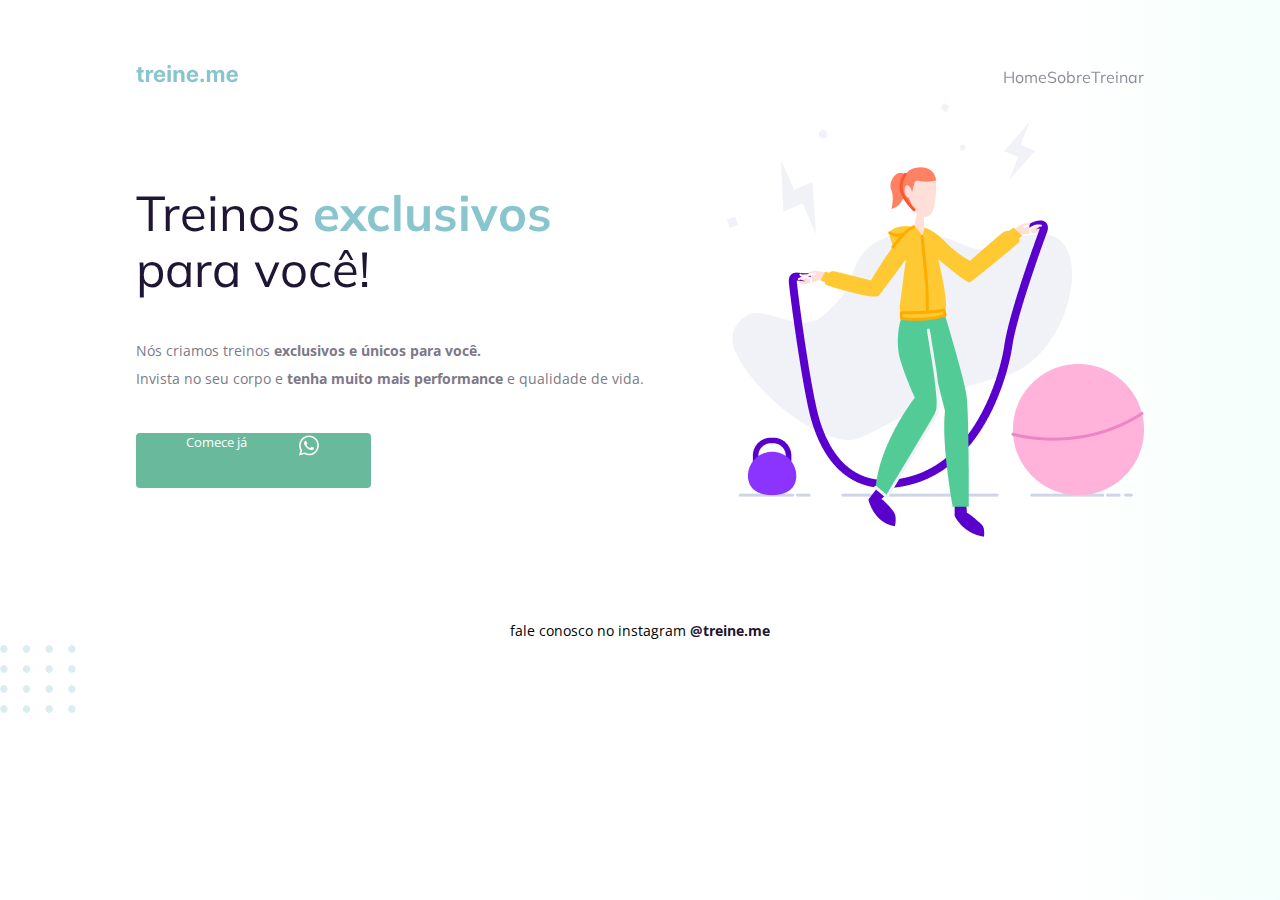
==== Explorer/stage_02/stg02_desafio_03/index.html @ 109e2ad1 "desafio 03" ====
<!DOCTYPE html>
<html lang="pt-br">
  <head>
    <link rel="preconnect" href="https://fonts.googleapis.com">
    <link rel="preconnect" href="https://fonts.gstatic.com" crossorigin>

    <meta charset="UTF-8" />
    <meta name="viewport" content="width=device-width, initial-scale=1.0" />
    <title>Treine me</title>

    <link href="https://fonts.googleapis.com/css2?family=Mulish:wght@400;700&family=Open+Sans:wght@400;700&display=swap" rel="stylesheet">

    <link rel="stylesheet" href="style.css">
  </head>

  <body>
    <div class="page">
      <nav>
          <a id="logo" href="#">
            <img src="images/logo.svg" alt="Treine.me" />
          </a>
          <ul>
            <li><a href="#">Home</a></li>
            <li><a href="#">Sobre</a></li>
            <li><a href="#">Treinar</a></li>
          </ul>
        </nav>
        
        <main>
          <section>
            <h1>Treinos <span>exclusivos</span> para você!</h1>
            
            <p>
              Nós criamos treinos <strong>exclusivos e únicos para você.</strong></br>
              Invista no seu corpo e <strong>tenha muito mais performance</strong> e qualidade de vida.
            </p>
            
            <button>
              Comece já
              <img src="images/whats.svg" alt="Ícone do whatsapp">
            </button>
          </section>
          <img src="images/img.png" alt="Desenho de uma mulher pulando corta numa academia.">  
      </main>

      <footer>
          fale conosco no instagram <a href="https://instagram.com/treineme" target="_blank">@treine.me</a>
      </footer>
    </div>

    <img id="balls" src="images/balls.svg" alt="Bolinhas decorativas verdes no canto inferior direito da página.">

  </body>
</html>
---- Explorer/stage_02/stg02_desafio_03/style.css ----
body {
  margin: 0;

  font-family: "Open Sans", sans-serif;

  background: linear-gradient(90deg, rgb(227, 255, 248, 0) 82.08%, rgb(227, 255, 248, 0.38) 100%);

  min-height: 100vh;
}
  
.page {
  width: 1008px;
  margin: 0 auto;
  padding-top: 65px;
}

main {
  display: flex;
  justify-content: space-between;
  align-items: center;
}

nav {
  display: flex;
  justify-content: space-between;
  align-items: center;

  margin-bottom: 15px;
}

ul {
  display: flex;
  list-style: none;
  margin: 0;
  padding: 0;
}

a {
  color: #1f1534;
  text-decoration: none;
}


ul li a {
    opacity: 0.5;
}

ul li a:hover {
  font-weight: bold;
  opacity: 1;
}

h1, ul {
  font-family: "Mulish", sans-serif;
}

h1 {
  font-size: 49px;
  line-height: 56px;
  color: #1f1534;

  font-weight: normal;

  width: 490px;
}

h1 span {
  color: #89c5cc;
  font-weight: bold;
}

section p {
  font-size: 14px;
  line-height: 28px;
  color: #7d7987;

  margin: 40px 0;
}

button {
  color: white;
  font-family: "Open Sans", sans-serif;

  background: #69B99D;
  border: 0;
  padding: 0 50px 30px;

  display: flex;
  justify-content: space-around;
  gap: 50px;

  border-radius: 4px;

  cursor: pointer;
}

button:hover {
    background: #4EA788;
}

footer {
  font-size: 14px;
  line-height: 28px;

  text-align: center;

  margin-top: 80px;
}

footer a {
  font-weight: bold;
}

#balls {
    bottom: 0;
    right: 0;
}
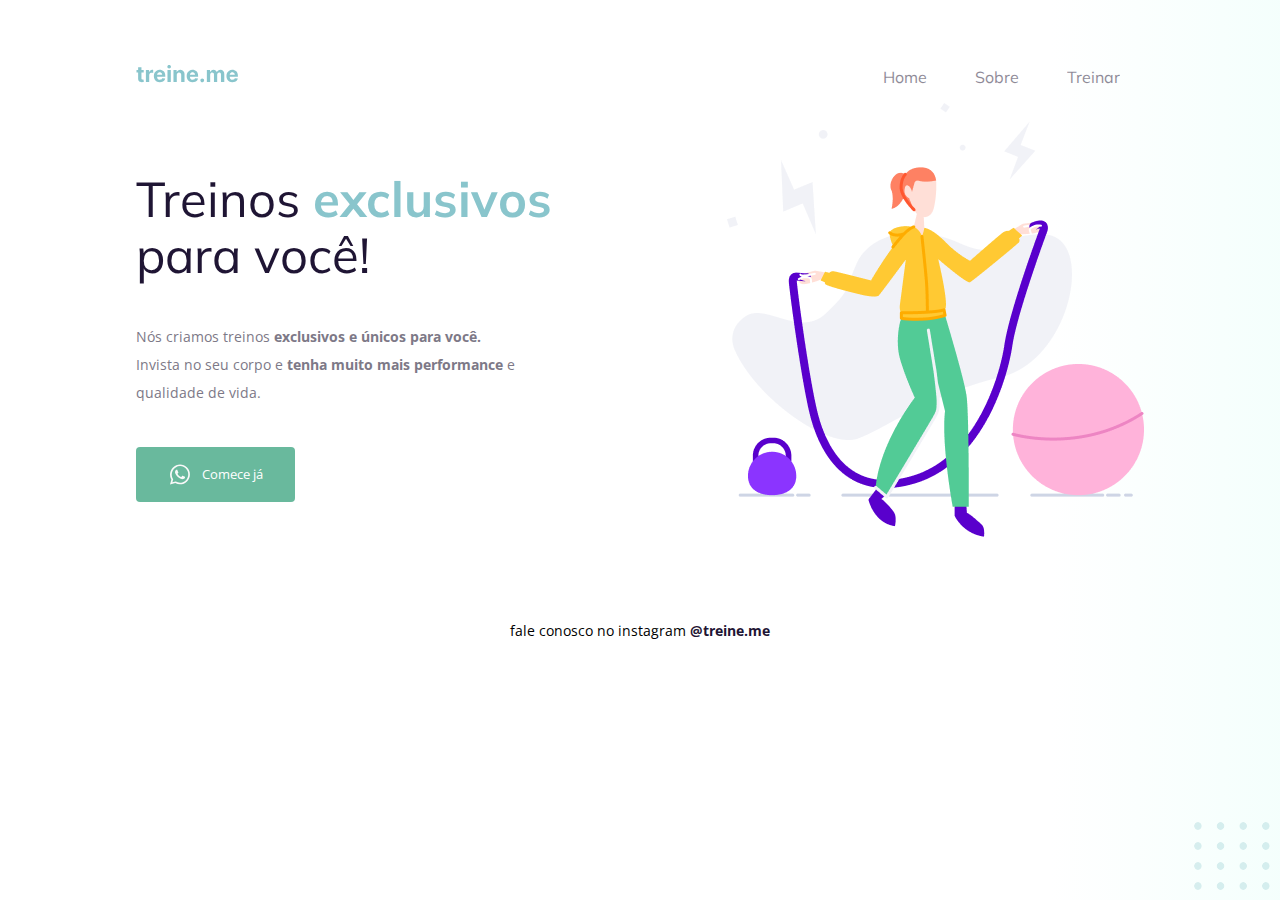
==== commit 9454c0bb: "desafio 03" ====
--- a/Explorer/stage_02/stg02_desafio_03/index.html
+++ b/Explorer/stage_02/stg02_desafio_03/index.html
@@ -36,8 +36,8 @@
             </p>
             
             <button>
+              <img src="images/whats.svg" alt="Ícone do whatsapp">
               Comece já
-              <img src="images/whats.svg" alt="Ícone do whatsapp">
             </button>
           </section>
           <img src="images/img.png" alt="Desenho de uma mulher pulando corta numa academia.">  
--- a/Explorer/stage_02/stg02_desafio_03/style.css
+++ b/Explorer/stage_02/stg02_desafio_03/style.css
@@ -34,6 +34,11 @@
   margin: 0;
   padding: 0;
 }
+
+li {
+  margin: 0px 24px;
+}
+
 
 a {
   color: #1f1534;
@@ -75,6 +80,7 @@
   color: #7d7987;
 
   margin: 40px 0;
+  width: 438px;
 }
 
 button {
@@ -83,11 +89,12 @@
 
   background: #69B99D;
   border: 0;
-  padding: 0 50px 30px;
+  padding: 15px 32px;
 
   display: flex;
-  justify-content: space-around;
-  gap: 50px;
+  justify-content: center;
+  align-items: center;
+  gap: 10px;
 
   border-radius: 4px;
 
@@ -112,6 +119,7 @@
 }
 
 #balls {
+    position: fixed;
     bottom: 0;
     right: 0;
 }
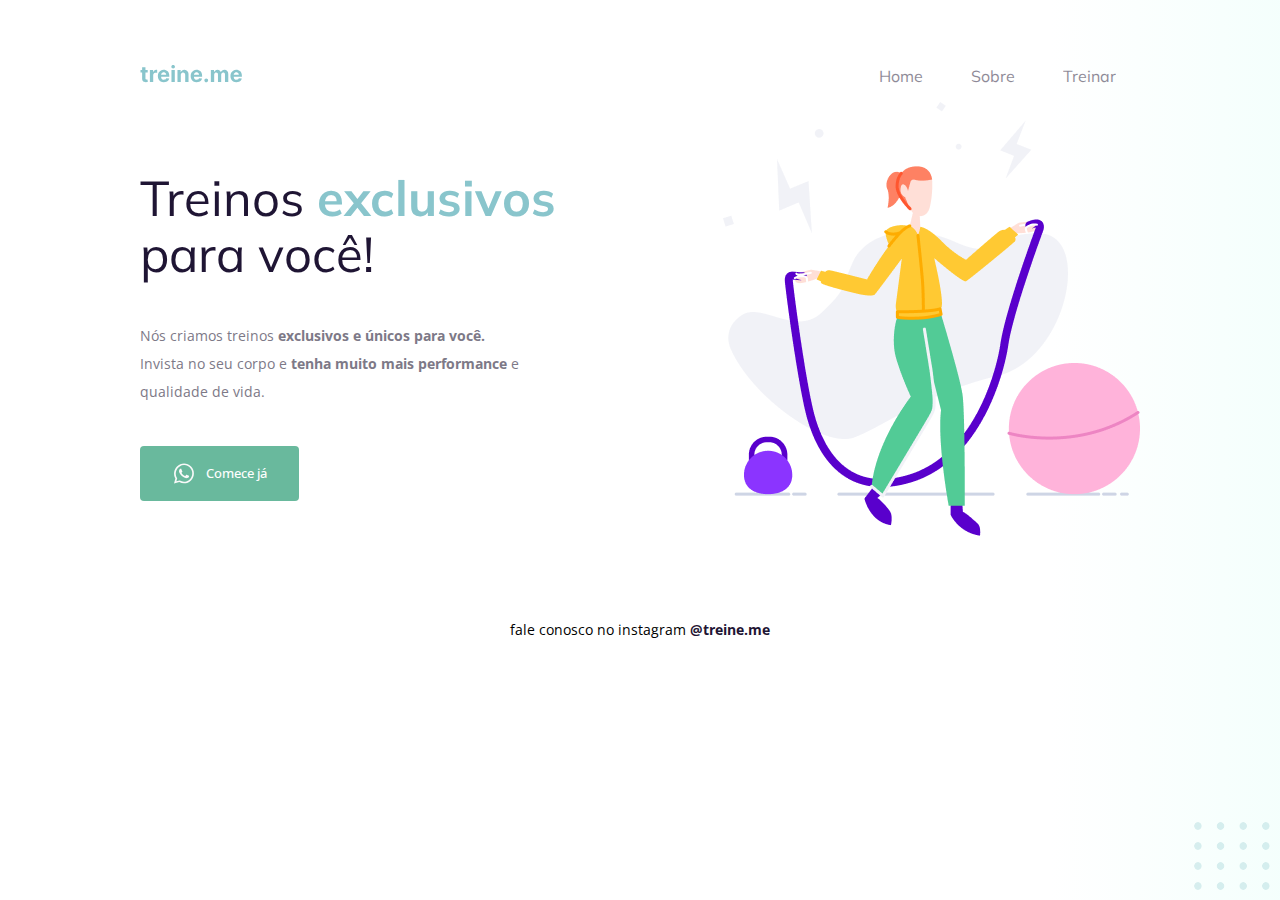
==== commit cd546447: "desafio 03" ====
--- a/Explorer/stage_02/stg02_desafio_03/index.html
+++ b/Explorer/stage_02/stg02_desafio_03/index.html
@@ -3,14 +3,15 @@
   <head>
     <link rel="preconnect" href="https://fonts.googleapis.com">
     <link rel="preconnect" href="https://fonts.gstatic.com" crossorigin>
-
+    
     <meta charset="UTF-8" />
     <meta name="viewport" content="width=device-width, initial-scale=1.0" />
+    
+    <link href="https://fonts.googleapis.com/css2?family=Mulish:wght@400;500;700&family=Open+Sans:wght@400;500;700&display=swap" rel="stylesheet">
+    
+    <link rel="stylesheet" href="style.css">
+    
     <title>Treine me</title>
-
-    <link href="https://fonts.googleapis.com/css2?family=Mulish:wght@400;700&family=Open+Sans:wght@400;700&display=swap" rel="stylesheet">
-
-    <link rel="stylesheet" href="style.css">
   </head>
 
   <body>
--- a/Explorer/stage_02/stg02_desafio_03/style.css
+++ b/Explorer/stage_02/stg02_desafio_03/style.css
@@ -1,15 +1,12 @@
 body {
   margin: 0;
-
   font-family: "Open Sans", sans-serif;
-
   background: linear-gradient(90deg, rgb(227, 255, 248, 0) 82.08%, rgb(227, 255, 248, 0.38) 100%);
-
   min-height: 100vh;
 }
   
 .page {
-  width: 1008px;
+  width: 1000px;
   margin: 0 auto;
   padding-top: 65px;
 }
@@ -26,6 +23,7 @@
   align-items: center;
 
   margin-bottom: 15px;
+  font-family: "Mulish", sans-serif;
 }
 
 ul {
@@ -86,6 +84,7 @@
 button {
   color: white;
   font-family: "Open Sans", sans-serif;
+  font-weight: 500;
 
   background: #69B99D;
   border: 0;
@@ -112,6 +111,7 @@
   text-align: center;
 
   margin-top: 80px;
+  margin-bottom: 30px;
 }
 
 footer a {
